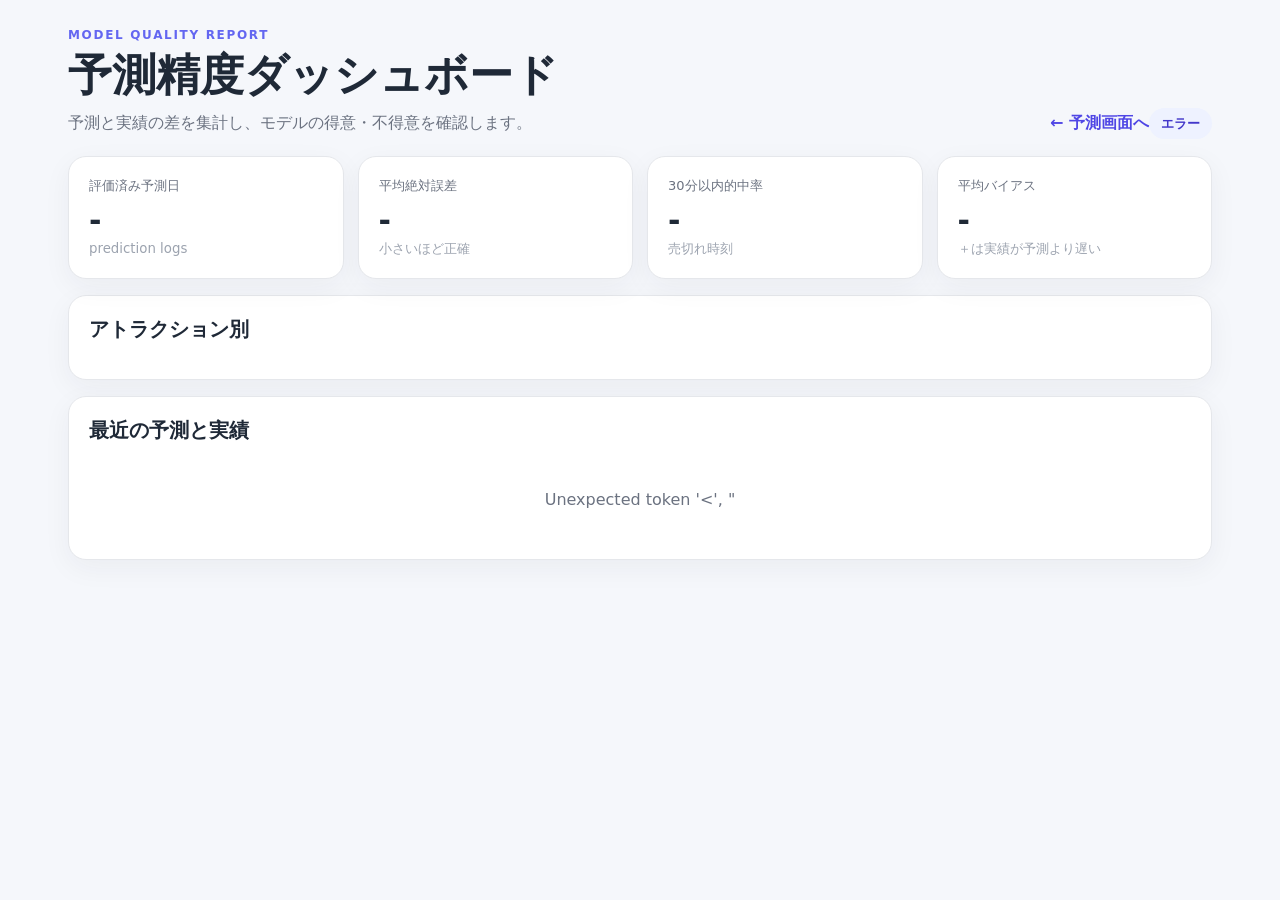
==== templates/accuracy.html @ ec3a85ff "Add files via upload" ====
<!doctype html>
<html lang="ja">
<head>
  <meta charset="utf-8">
  <meta name="viewport" content="width=device-width, initial-scale=1">
  <meta name="theme-color" content="#4f46e5">
  <title>予測精度ダッシュボード</title>
  <style>
    :root{font-family:Inter,"Noto Sans JP",system-ui,sans-serif;color:#1f2937;background:#f5f7fb}
    *{box-sizing:border-box}body{margin:0}.wrap{max-width:1180px;margin:auto;padding:28px 18px 60px}
    header{display:flex;justify-content:space-between;align-items:flex-end;gap:18px;margin-bottom:22px}h1{margin:4px 0 0;font-size:clamp(28px,5vw,44px)}
    .eyebrow{margin:0;color:#6366f1;font-weight:800;letter-spacing:.14em;font-size:12px}.lead{color:#6b7280;margin:8px 0 0}.back{color:#4f46e5;text-decoration:none;font-weight:700}
    .grid{display:grid;grid-template-columns:repeat(4,minmax(0,1fr));gap:14px}.card{background:#fff;border:1px solid #e5e7eb;border-radius:18px;padding:20px;box-shadow:0 8px 28px rgba(31,41,55,.05)}
    .metric span{display:block;color:#6b7280;font-size:13px}.metric strong{display:block;font-size:30px;margin-top:8px}.metric small{color:#9ca3af}
    section{margin-top:16px}h2{margin:0 0 16px;font-size:20px}.attractions{display:grid;grid-template-columns:repeat(3,minmax(0,1fr));gap:14px}
    .name{font-size:18px;font-weight:800;margin-bottom:16px}.stats{display:grid;grid-template-columns:1fr 1fr;gap:12px}.stat{background:#f8fafc;border-radius:12px;padding:12px}.stat span{display:block;color:#6b7280;font-size:12px}.stat strong{font-size:20px}
    table{width:100%;border-collapse:collapse;font-size:14px}th,td{text-align:left;padding:11px 8px;border-bottom:1px solid #eef0f4;white-space:nowrap}th{color:#6b7280;font-size:12px}.table-wrap{overflow:auto}
    .positive{color:#b45309}.negative{color:#2563eb}.empty{padding:30px;text-align:center;color:#6b7280}.status{padding:8px 12px;border-radius:999px;background:#eef2ff;color:#4338ca;font-size:13px;font-weight:700}
    @media(max-width:850px){.grid{grid-template-columns:1fr 1fr}.attractions{grid-template-columns:1fr}header{align-items:flex-start;flex-direction:column}}@media(max-width:500px){.grid{grid-template-columns:1fr}}
  </style>
</head>
<body>
<main class="wrap">
  <header><div><p class="eyebrow">MODEL QUALITY REPORT</p><h1>予測精度ダッシュボード</h1><p class="lead">予測と実績の差を集計し、モデルの得意・不得意を確認します。</p></div><div><a class="back" href="/">← 予測画面へ</a><span id="status" class="status">読み込み中</span></div></header>
  <div class="grid">
    <article class="card metric"><span>評価済み予測日</span><strong id="days">-</strong><small>prediction logs</small></article>
    <article class="card metric"><span>平均絶対誤差</span><strong id="mae">-</strong><small>小さいほど正確</small></article>
    <article class="card metric"><span>30分以内的中率</span><strong id="within30">-</strong><small>売切れ時刻</small></article>
    <article class="card metric"><span>平均バイアス</span><strong id="bias">-</strong><small>＋は実績が予測より遅い</small></article>
  </div>
  <section class="card"><h2>アトラクション別</h2><div id="attractions" class="attractions"></div></section>
  <section class="card"><h2>最近の予測と実績</h2><div id="recent" class="table-wrap"></div></section>
</main>
<script>
const text=(v,suffix='')=>v===null||v===undefined?'-':`${v}${suffix}`;
const errorClass=v=>v>0?'positive':v<0?'negative':'';
async function load(){
  const status=document.getElementById('status');
  try{
    const r=await fetch('/api/accuracy'); const d=await r.json();
    if(!r.ok) throw new Error(d.error||'取得失敗');
    status.textContent=`Ver ${d.version}`;
    const s=d.summary||{};
    days.textContent=text(s.evaluated_prediction_count,'日');
    mae.textContent=text(s.mean_absolute_error_minutes,'分');
    within30.textContent=text(s.within_30_minutes_rate,'%');
    bias.textContent=text(s.bias_minutes,'分'); bias.className=errorClass(s.bias_minutes||0);
    const cards=(d.attractions||[]).map(a=>`<article class="card"><div class="name">${a.name}</div><div class="stats">
      <div class="stat"><span>評価件数</span><strong>${text(a.evaluated_count,'件')}</strong></div>
      <div class="stat"><span>平均絶対誤差</span><strong>${text(a.mean_absolute_error_minutes,'分')}</strong></div>
      <div class="stat"><span>30分以内</span><strong>${text(a.within_30_minutes_rate,'%')}</strong></div>
      <div class="stat"><span>バイアス</span><strong class="${errorClass(a.bias_minutes||0)}">${text(a.bias_minutes,'分')}</strong></div>
      <div class="stat"><span>取得可否の正解率</span><strong>${text(a.availability_accuracy_rate,'%')}</strong></div>
      <div class="stat"><span>Brier Score</span><strong>${text(a.brier_score)}</strong></div>
    </div></article>`).join('');
    attractions.innerHTML=cards||`<div class="empty">${d.message}</div>`;
    const rows=d.recent_evaluations||[];
    recent.innerHTML=rows.length?`<table><thead><tr><th>日付</th><th>アトラクション</th><th>予測</th><th>実績</th><th>誤差</th><th>取得予測率</th><th>実際</th></tr></thead><tbody>${rows.map(x=>`<tr><td>${x.target_date||'-'}</td><td>${x.name}</td><td>${x.predicted_sellout_time||'-'}</td><td>${x.actual_sellout_time||'-'}</td><td class="${errorClass(x.error_minutes||0)}">${text(x.error_minutes,'分')}</td><td>${text(x.predicted_probability,'%')}</td><td>${x.actual_available===null||x.actual_available===undefined?'-':x.actual_available?'取得可能':'取得不可'}</td></tr>`).join('')}</tbody></table>`:`<div class="empty">${d.message}</div>`;
  }catch(e){status.textContent='エラー';recent.innerHTML=`<div class="empty">${e.message}</div>`}
}
load();
</script>
</body></html>
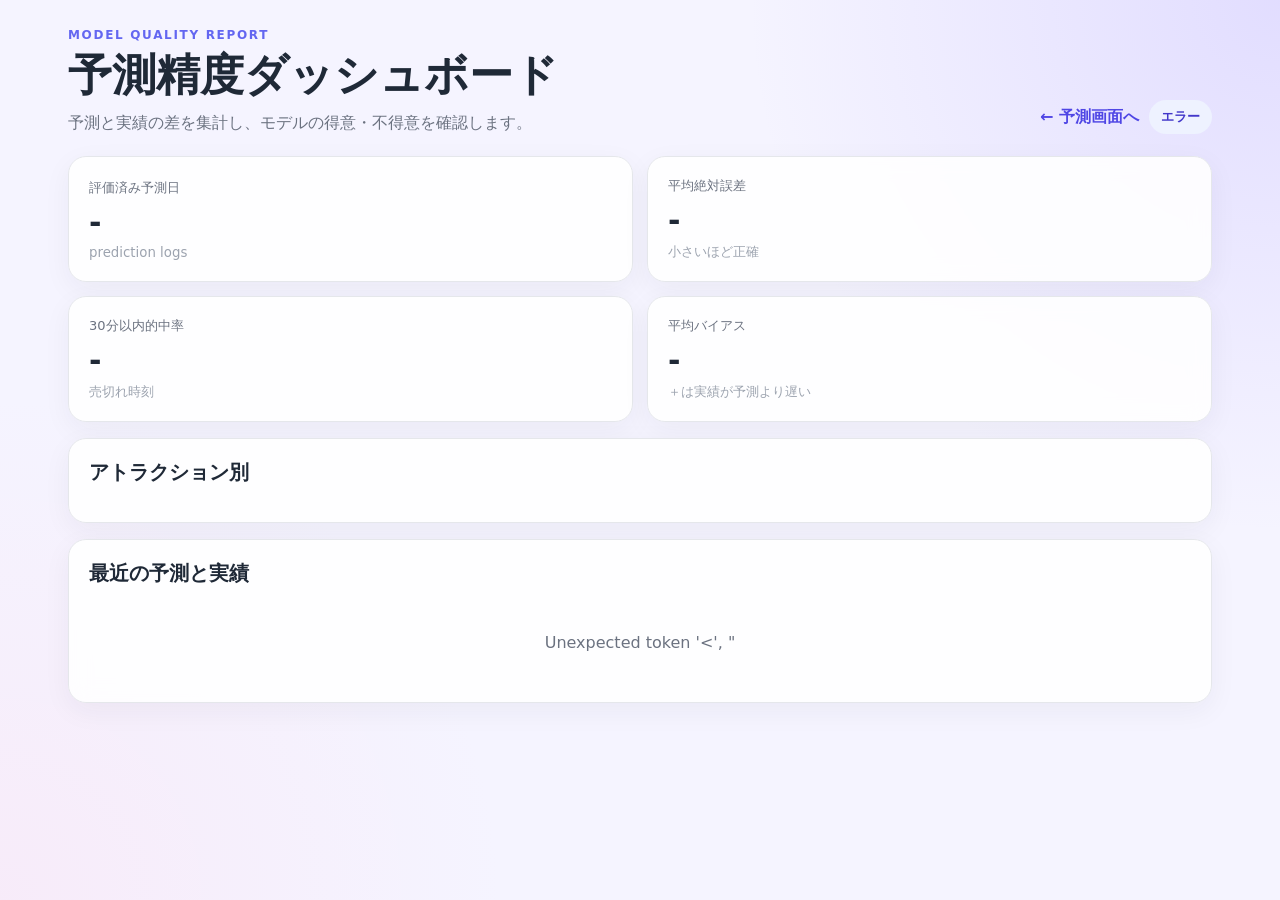
==== commit accbbbfa: "Add files via upload" ====
--- a/templates/accuracy.html
+++ b/templates/accuracy.html
@@ -6,58 +6,419 @@
   <meta name="theme-color" content="#4f46e5">
   <title>予測精度ダッシュボード</title>
   <style>
-    :root{font-family:Inter,"Noto Sans JP",system-ui,sans-serif;color:#1f2937;background:#f5f7fb}
-    *{box-sizing:border-box}body{margin:0}.wrap{max-width:1180px;margin:auto;padding:28px 18px 60px}
-    header{display:flex;justify-content:space-between;align-items:flex-end;gap:18px;margin-bottom:22px}h1{margin:4px 0 0;font-size:clamp(28px,5vw,44px)}
-    .eyebrow{margin:0;color:#6366f1;font-weight:800;letter-spacing:.14em;font-size:12px}.lead{color:#6b7280;margin:8px 0 0}.back{color:#4f46e5;text-decoration:none;font-weight:700}
-    .grid{display:grid;grid-template-columns:repeat(4,minmax(0,1fr));gap:14px}.card{background:#fff;border:1px solid #e5e7eb;border-radius:18px;padding:20px;box-shadow:0 8px 28px rgba(31,41,55,.05)}
-    .metric span{display:block;color:#6b7280;font-size:13px}.metric strong{display:block;font-size:30px;margin-top:8px}.metric small{color:#9ca3af}
-    section{margin-top:16px}h2{margin:0 0 16px;font-size:20px}.attractions{display:grid;grid-template-columns:repeat(3,minmax(0,1fr));gap:14px}
-    .name{font-size:18px;font-weight:800;margin-bottom:16px}.stats{display:grid;grid-template-columns:1fr 1fr;gap:12px}.stat{background:#f8fafc;border-radius:12px;padding:12px}.stat span{display:block;color:#6b7280;font-size:12px}.stat strong{font-size:20px}
-    table{width:100%;border-collapse:collapse;font-size:14px}th,td{text-align:left;padding:11px 8px;border-bottom:1px solid #eef0f4;white-space:nowrap}th{color:#6b7280;font-size:12px}.table-wrap{overflow:auto}
-    .positive{color:#b45309}.negative{color:#2563eb}.empty{padding:30px;text-align:center;color:#6b7280}.status{padding:8px 12px;border-radius:999px;background:#eef2ff;color:#4338ca;font-size:13px;font-weight:700}
-    @media(max-width:850px){.grid{grid-template-columns:1fr 1fr}.attractions{grid-template-columns:1fr}header{align-items:flex-start;flex-direction:column}}@media(max-width:500px){.grid{grid-template-columns:1fr}}
+    :root {
+      font-family: Inter, "Noto Sans JP", system-ui, sans-serif;
+      color: #1f2937;
+      background: #f5f4ff;
+    }
+
+    * {
+      box-sizing: border-box;
+    }
+
+    body {
+      margin: 0;
+      min-height: 100vh;
+      background:
+        radial-gradient(circle at top right, rgba(157, 140, 255, 0.22), transparent 34%),
+        radial-gradient(circle at bottom left, rgba(255, 209, 232, 0.25), transparent 32%),
+        #f5f4ff;
+    }
+
+    .wrap {
+      max-width: 1180px;
+      margin: auto;
+      padding: 28px 18px 60px;
+    }
+
+    header {
+      display: flex;
+      justify-content: space-between;
+      align-items: flex-end;
+      gap: 18px;
+      margin-bottom: 22px;
+    }
+
+    h1 {
+      margin: 4px 0 0;
+      font-size: clamp(28px, 5vw, 44px);
+    }
+
+    .eyebrow {
+      margin: 0;
+      color: #6366f1;
+      font-weight: 800;
+      letter-spacing: 0.14em;
+      font-size: 12px;
+    }
+
+    .lead {
+      color: #6b7280;
+      margin: 8px 0 0;
+    }
+
+    .header-actions {
+      display: flex;
+      align-items: center;
+      gap: 10px;
+      flex-wrap: wrap;
+    }
+
+    .back {
+      color: #4f46e5;
+      text-decoration: none;
+      font-weight: 700;
+    }
+
+    .grid {
+      display: grid;
+      grid-template-columns: repeat(2, minmax(0, 1fr));
+      gap: 14px;
+    }
+
+    .card {
+      background: rgba(255, 255, 255, 0.88);
+      border: 1px solid #e5e7eb;
+      border-radius: 18px;
+      padding: 20px;
+      box-shadow: 0 8px 28px rgba(31, 41, 55, 0.05);
+      backdrop-filter: blur(10px);
+    }
+
+    .metric {
+      min-height: 126px;
+      display: flex;
+      flex-direction: column;
+      justify-content: center;
+    }
+
+    .metric span {
+      display: block;
+      color: #6b7280;
+      font-size: 13px;
+    }
+
+    .metric strong {
+      display: block;
+      font-size: 30px;
+      margin-top: 8px;
+      line-height: 1.2;
+    }
+
+    .metric small {
+      color: #9ca3af;
+      margin-top: 4px;
+    }
+
+    section {
+      margin-top: 16px;
+    }
+
+    h2 {
+      margin: 0 0 16px;
+      font-size: 20px;
+    }
+
+    .attractions {
+      display: grid;
+      grid-template-columns: repeat(3, minmax(0, 1fr));
+      gap: 14px;
+    }
+
+    .name {
+      font-size: 18px;
+      font-weight: 800;
+      margin-bottom: 16px;
+    }
+
+    .stats {
+      display: grid;
+      grid-template-columns: 1fr 1fr;
+      gap: 12px;
+    }
+
+    .stat {
+      background: #f8fafc;
+      border-radius: 12px;
+      padding: 12px;
+    }
+
+    .stat span {
+      display: block;
+      color: #6b7280;
+      font-size: 12px;
+    }
+
+    .stat strong {
+      font-size: 20px;
+    }
+
+    table {
+      width: 100%;
+      border-collapse: collapse;
+      font-size: 14px;
+    }
+
+    th,
+    td {
+      text-align: left;
+      padding: 11px 8px;
+      border-bottom: 1px solid #eef0f4;
+      white-space: nowrap;
+    }
+
+    th {
+      color: #6b7280;
+      font-size: 12px;
+    }
+
+    .table-wrap {
+      overflow: auto;
+    }
+
+    .positive {
+      color: #b45309;
+    }
+
+    .negative {
+      color: #2563eb;
+    }
+
+    .empty {
+      padding: 30px;
+      text-align: center;
+      color: #6b7280;
+    }
+
+    .status {
+      padding: 8px 12px;
+      border-radius: 999px;
+      background: #eef2ff;
+      color: #4338ca;
+      font-size: 13px;
+      font-weight: 700;
+    }
+
+    @media (max-width: 850px) {
+      .attractions {
+        grid-template-columns: 1fr;
+      }
+
+      header {
+        align-items: flex-start;
+        flex-direction: column;
+      }
+    }
+
+    @media (max-width: 500px) {
+      .wrap {
+        padding: 22px 10px 48px;
+      }
+
+      .grid {
+        grid-template-columns: repeat(2, minmax(0, 1fr));
+        gap: 10px;
+      }
+
+      .metric {
+        min-height: 112px;
+        padding: 14px 12px;
+      }
+
+      .metric strong {
+        font-size: 23px;
+      }
+
+      .metric small {
+        font-size: 11px;
+      }
+
+      .card {
+        border-radius: 16px;
+      }
+
+      .stats {
+        gap: 8px;
+      }
+
+      .stat {
+        padding: 10px;
+      }
+
+      .stat strong {
+        font-size: 18px;
+      }
+    }
   </style>
 </head>
 <body>
-<main class="wrap">
-  <header><div><p class="eyebrow">MODEL QUALITY REPORT</p><h1>予測精度ダッシュボード</h1><p class="lead">予測と実績の差を集計し、モデルの得意・不得意を確認します。</p></div><div><a class="back" href="/">← 予測画面へ</a><span id="status" class="status">読み込み中</span></div></header>
-  <div class="grid">
-    <article class="card metric"><span>評価済み予測日</span><strong id="days">-</strong><small>prediction logs</small></article>
-    <article class="card metric"><span>平均絶対誤差</span><strong id="mae">-</strong><small>小さいほど正確</small></article>
-    <article class="card metric"><span>30分以内的中率</span><strong id="within30">-</strong><small>売切れ時刻</small></article>
-    <article class="card metric"><span>平均バイアス</span><strong id="bias">-</strong><small>＋は実績が予測より遅い</small></article>
-  </div>
-  <section class="card"><h2>アトラクション別</h2><div id="attractions" class="attractions"></div></section>
-  <section class="card"><h2>最近の予測と実績</h2><div id="recent" class="table-wrap"></div></section>
-</main>
-<script>
-const text=(v,suffix='')=>v===null||v===undefined?'-':`${v}${suffix}`;
-const errorClass=v=>v>0?'positive':v<0?'negative':'';
-async function load(){
-  const status=document.getElementById('status');
-  try{
-    const r=await fetch('/api/accuracy'); const d=await r.json();
-    if(!r.ok) throw new Error(d.error||'取得失敗');
-    status.textContent=`Ver ${d.version}`;
-    const s=d.summary||{};
-    days.textContent=text(s.evaluated_prediction_count,'日');
-    mae.textContent=text(s.mean_absolute_error_minutes,'分');
-    within30.textContent=text(s.within_30_minutes_rate,'%');
-    bias.textContent=text(s.bias_minutes,'分'); bias.className=errorClass(s.bias_minutes||0);
-    const cards=(d.attractions||[]).map(a=>`<article class="card"><div class="name">${a.name}</div><div class="stats">
-      <div class="stat"><span>評価件数</span><strong>${text(a.evaluated_count,'件')}</strong></div>
-      <div class="stat"><span>平均絶対誤差</span><strong>${text(a.mean_absolute_error_minutes,'分')}</strong></div>
-      <div class="stat"><span>30分以内</span><strong>${text(a.within_30_minutes_rate,'%')}</strong></div>
-      <div class="stat"><span>バイアス</span><strong class="${errorClass(a.bias_minutes||0)}">${text(a.bias_minutes,'分')}</strong></div>
-      <div class="stat"><span>取得可否の正解率</span><strong>${text(a.availability_accuracy_rate,'%')}</strong></div>
-      <div class="stat"><span>Brier Score</span><strong>${text(a.brier_score)}</strong></div>
-    </div></article>`).join('');
-    attractions.innerHTML=cards||`<div class="empty">${d.message}</div>`;
-    const rows=d.recent_evaluations||[];
-    recent.innerHTML=rows.length?`<table><thead><tr><th>日付</th><th>アトラクション</th><th>予測</th><th>実績</th><th>誤差</th><th>取得予測率</th><th>実際</th></tr></thead><tbody>${rows.map(x=>`<tr><td>${x.target_date||'-'}</td><td>${x.name}</td><td>${x.predicted_sellout_time||'-'}</td><td>${x.actual_sellout_time||'-'}</td><td class="${errorClass(x.error_minutes||0)}">${text(x.error_minutes,'分')}</td><td>${text(x.predicted_probability,'%')}</td><td>${x.actual_available===null||x.actual_available===undefined?'-':x.actual_available?'取得可能':'取得不可'}</td></tr>`).join('')}</tbody></table>`:`<div class="empty">${d.message}</div>`;
-  }catch(e){status.textContent='エラー';recent.innerHTML=`<div class="empty">${e.message}</div>`}
-}
-load();
-</script>
-</body></html>
+  <main class="wrap">
+    <header>
+      <div>
+        <p class="eyebrow">MODEL QUALITY REPORT</p>
+        <h1>予測精度ダッシュボード</h1>
+        <p class="lead">予測と実績の差を集計し、モデルの得意・不得意を確認します。</p>
+      </div>
+      <div class="header-actions">
+        <a class="back" href="/">← 予測画面へ</a>
+        <span id="status" class="status">読み込み中</span>
+      </div>
+    </header>
+
+    <div class="grid">
+      <article class="card metric">
+        <span>評価済み予測日</span>
+        <strong id="days">-</strong>
+        <small>prediction logs</small>
+      </article>
+
+      <article class="card metric">
+        <span>平均絶対誤差</span>
+        <strong id="mae">-</strong>
+        <small>小さいほど正確</small>
+      </article>
+
+      <article class="card metric">
+        <span>30分以内的中率</span>
+        <strong id="within30">-</strong>
+        <small>売切れ時刻</small>
+      </article>
+
+      <article class="card metric">
+        <span>平均バイアス</span>
+        <strong id="bias">-</strong>
+        <small>＋は実績が予測より遅い</small>
+      </article>
+    </div>
+
+    <section class="card">
+      <h2>アトラクション別</h2>
+      <div id="attractions" class="attractions"></div>
+    </section>
+
+    <section class="card">
+      <h2>最近の予測と実績</h2>
+      <div id="recent" class="table-wrap"></div>
+    </section>
+  </main>
+
+  <script>
+    const text = (value, suffix = "") =>
+      value === null || value === undefined ? "-" : `${value}${suffix}`;
+
+    const errorClass = value =>
+      value > 0 ? "positive" : value < 0 ? "negative" : "";
+
+    async function load() {
+      const status = document.getElementById("status");
+      const days = document.getElementById("days");
+      const mae = document.getElementById("mae");
+      const within30 = document.getElementById("within30");
+      const bias = document.getElementById("bias");
+      const attractions = document.getElementById("attractions");
+      const recent = document.getElementById("recent");
+
+      try {
+        const response = await fetch("/api/accuracy");
+        const data = await response.json();
+
+        if (!response.ok) {
+          throw new Error(data.error || "取得失敗");
+        }
+
+        status.textContent = `Ver ${data.version}`;
+
+        const summary = data.summary || {};
+        days.textContent = text(summary.evaluated_prediction_count, "日");
+        mae.textContent = text(summary.mean_absolute_error_minutes, "分");
+        within30.textContent = text(summary.within_30_minutes_rate, "%");
+        bias.textContent = text(summary.bias_minutes, "分");
+        bias.className = errorClass(summary.bias_minutes || 0);
+
+        const cards = (data.attractions || []).map(attraction => `
+          <article class="card">
+            <div class="name">${attraction.name}</div>
+            <div class="stats">
+              <div class="stat">
+                <span>評価件数</span>
+                <strong>${text(attraction.evaluated_count, "件")}</strong>
+              </div>
+              <div class="stat">
+                <span>平均絶対誤差</span>
+                <strong>${text(attraction.mean_absolute_error_minutes, "分")}</strong>
+              </div>
+              <div class="stat">
+                <span>30分以内</span>
+                <strong>${text(attraction.within_30_minutes_rate, "%")}</strong>
+              </div>
+              <div class="stat">
+                <span>バイアス</span>
+                <strong class="${errorClass(attraction.bias_minutes || 0)}">
+                  ${text(attraction.bias_minutes, "分")}
+                </strong>
+              </div>
+              <div class="stat">
+                <span>取得可否の正解率</span>
+                <strong>${text(attraction.availability_accuracy_rate, "%")}</strong>
+              </div>
+              <div class="stat">
+                <span>Brier Score</span>
+                <strong>${text(attraction.brier_score)}</strong>
+              </div>
+            </div>
+          </article>
+        `).join("");
+
+        attractions.innerHTML = cards || `<div class="empty">${data.message || "評価データがありません。"}</div>`;
+
+        const rows = data.recent_evaluations || [];
+        recent.innerHTML = rows.length
+          ? `
+            <table>
+              <thead>
+                <tr>
+                  <th>日付</th>
+                  <th>アトラクション</th>
+                  <th>予測</th>
+                  <th>実績</th>
+                  <th>誤差</th>
+                  <th>取得予測率</th>
+                  <th>実際</th>
+                </tr>
+              </thead>
+              <tbody>
+                ${rows.map(item => `
+                  <tr>
+                    <td>${item.target_date || "-"}</td>
+                    <td>${item.name || "-"}</td>
+                    <td>${item.predicted_sellout_time || "-"}</td>
+                    <td>${item.actual_sellout_time || "-"}</td>
+                    <td class="${errorClass(item.error_minutes || 0)}">
+                      ${text(item.error_minutes, "分")}
+                    </td>
+                    <td>${text(item.predicted_probability, "%")}</td>
+                    <td>
+                      ${
+                        item.actual_available === null || item.actual_available === undefined
+                          ? "-"
+                          : item.actual_available
+                            ? "取得可能"
+                            : "取得不可"
+                      }
+                    </td>
+                  </tr>
+                `).join("")}
+              </tbody>
+            </table>
+          `
+          : `<div class="empty">${data.message || "評価データがありません。"}</div>`;
+      } catch (error) {
+        status.textContent = "エラー";
+        recent.innerHTML = `<div class="empty">${error.message}</div>`;
+      }
+    }
+
+    load();
+  </script>
+</body>
+</html>
